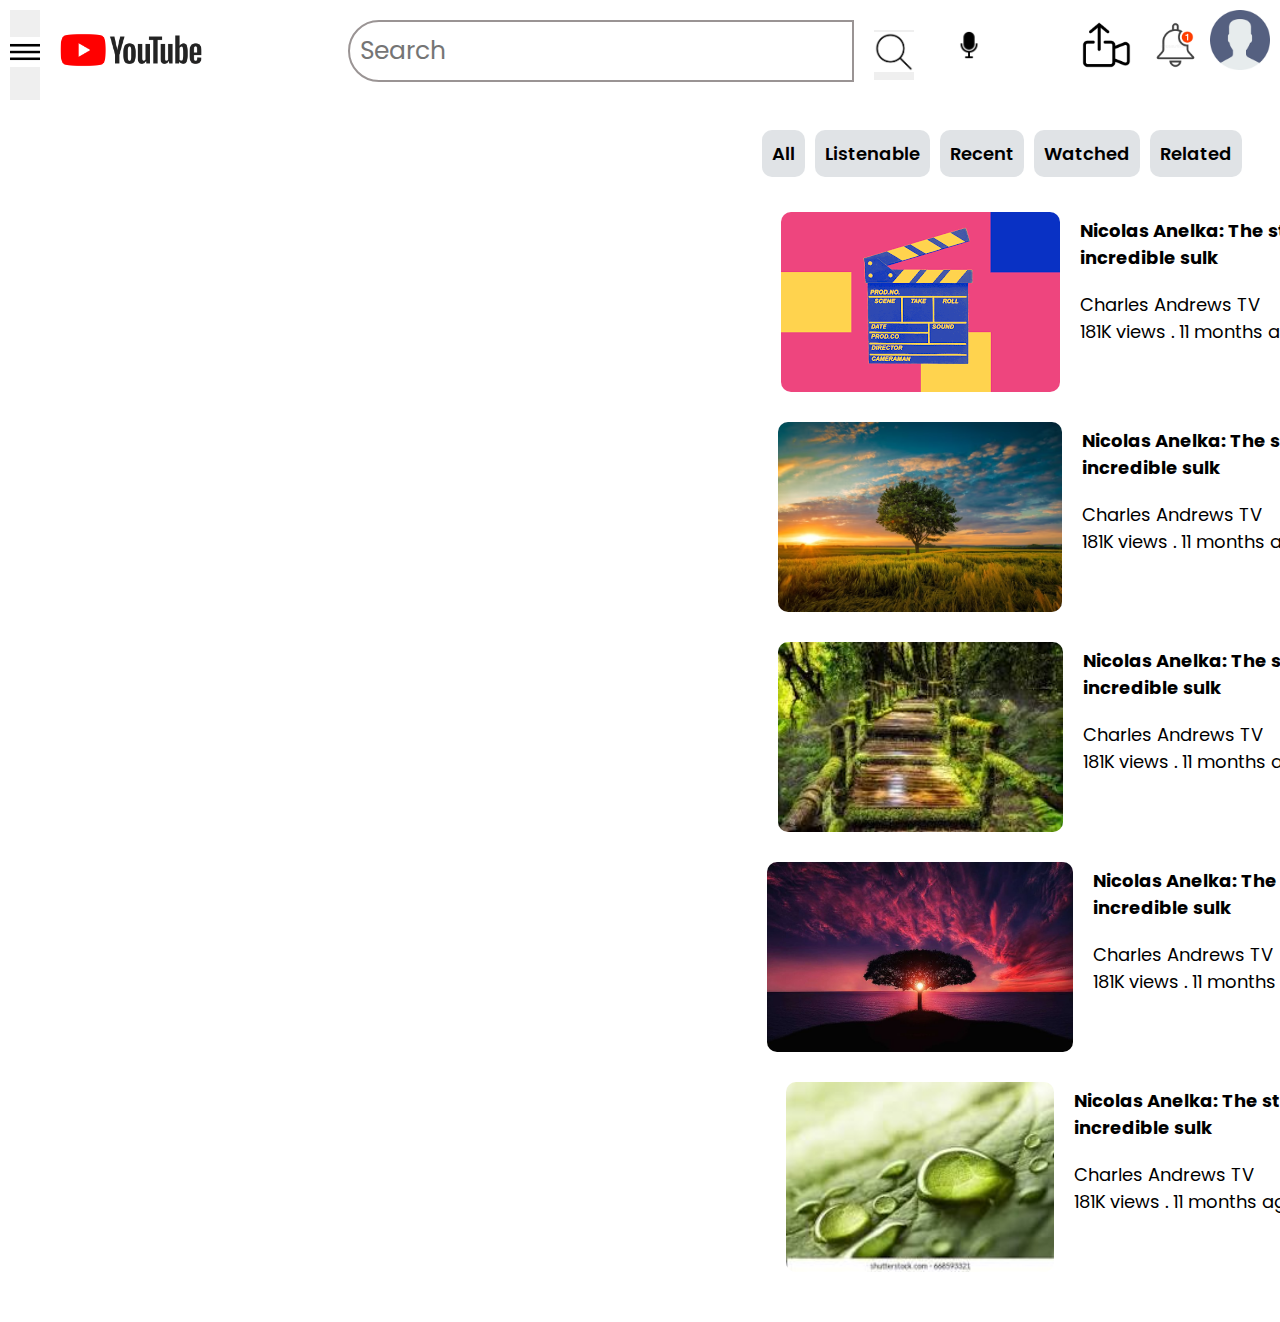
==== index.html @ 02a5d7d8 "add thumbnails as movies to the sidebar" ====
<!DOCTYPE html>
<html lang="en">
<head>
    <meta charset="UTF-8">
    <meta http-equiv="X-UA-Compatible" content="IE=edge">
    <meta name="viewport" content="width=device-width, initial-scale=1.0">
    <title>Youtube Video Page</title>
    <link rel="stylesheet" href="styles.css">
    <link href='https://fonts.googleapis.com/css?family=Poppins' rel='stylesheet'>
</head>
<body>
    <main>
        <header>
            <div class="nav-bar">
                <div class="group1">
                    <button class="menu-btn"><img src="images/menu-button.png" alt="menu-button" height="30"></button>
                    <div><img src="images/YouTube-Logo.png" alt="youtube-logo" height="80"></div>
                </div>
                <div class="group2">
                    <div><input type="text" class="search-input" placeholder="Search"></div>
                    <button class="search-icon"><img src="images/search-icon.png" alt="search icon" height="40"></button>
                    <div class="microphone"><img src="images/microphone-icon.png" alt="microphone" height="30"></div>
                </div>
                <div class="group3">
                    <div><img src="images/create-video-icon.png" alt="create icon" height="70"></div>
                    <div><img src="images/notification-icon.jpg" alt="notifications icon" height="70"></div>
                    <div><img src="images/user-image.png" alt="user-image" height="60"></div>
                </div>
            </div>
        </header>
        <div class="body-div">
            <div class="video-section">
                <iframe width="900" height="615" src="https://www.youtube.com/embed/PzoThxKDSgo" title="YouTube video player" frameborder="0" allow="accelerometer; autoplay; clipboard-write; encrypted-media; gyroscope; picture-in-picture; web-share" allowfullscreen></iframe>
            </div>
            <div class="sidebar">
                <div class="side-bar-nav">
                    <div>All</div>
                    <div>Listenable</div>
                    <div>Recent</div>
                    <div>Watched</div>
                    <div>Related</div>
                </div>
                <div class="side-bar-body">
                    <div class="preview-section">
                        <img src="images/thubnail_1.png" alt="thumbnail">
                        <div>
                            <div class="preview-title">Nicolas Anelka: The story of the incredible sulk</div>
                            <div>Charles Andrews TV</div>
                            <div>181K views . 11 months ago</div>
                        </div>
                    </div>
                    <div class="preview-section">
                        <img src="images/thumbnail_2.avif" alt="thumbnail" height="190">
                        <div>
                            <div class="preview-title">Nicolas Anelka: The story of the incredible sulk</div>
                            <div>Charles Andrews TV</div>
                            <div>181K views . 11 months ago</div>
                        </div>
                    </div>
                    <div class="preview-section">
                        <img src="images/thumbnail_3.jpeg" alt="thumbnail" height="190">
                        <div>
                            <div class="preview-title">Nicolas Anelka: The story of the incredible sulk</div>
                            <div>Charles Andrews TV</div>
                            <div>181K views . 11 months ago</div>
                        </div>
                    </div>
                    <div class="preview-section">
                        <img src="images/thumbnail_4.jpg" alt="thumbnail" height="190">
                        <div>
                            <div class="preview-title">Nicolas Anelka: The story of the incredible sulk</div>
                            <div>Charles Andrews TV</div>
                            <div>181K views . 11 months ago</div>
                        </div>
                    </div>
                    <div class="preview-section">
                        <img src="images/thumbnail_5.jpeg" alt="thumbnail" height="190">
                        <div>
                            <div class="preview-title">Nicolas Anelka: The story of the incredible sulk</div>
                            <div>Charles Andrews TV</div>
                            <div>181K views . 11 months ago</div>
                        </div>
                    </div>
                </div>
            </div>
        </div>
    </main>
</body>
</html>
---- styles.css ----
* {
    margin: 0;
    padding: 0;
    box-sizing: border-box;
    font-family: poppins;
}
.nav-bar, .group1, .group2, .group3 {
    display: flex;
    justify-content: space-between;
    color: red;
    margin: 5px;
}

.body-div {
    display: flex;
    justify-content: center;
    margin: 20px;
}
.menu-btn {
    border: none;
    outline: none;
}

.search-input {
    border-top-left-radius: 40px;
    border-bottom-left-radius: 40px;
    font-size: 25px;
    margin: 10px 0px 0px 60px;
    border: 2px solid rgb(154, 148, 148);
    padding: 10px;
}

.search-icon, .microphone {
    border: none;
    height: 50px;
    margin: 20px;
}

.group1 > div {
    margin: 0px 20px;
}

.side-bar-nav {
    display: flex;
    justify-content: flex-start;
    font-weight: 600;
    margin: 0px 20px;
}
.side-bar-nav > div {
    background-color: rgb(224, 227, 230);
    margin: 5px;
    font-size: 18px;
    border-radius: 10px;
    padding: 10px;
}

.preview-section {
    display: flex;
    justify-content: center;
    margin: 30px;
    font-size: 18px;
}

.preview-section > div {
    margin: 5px 20px;
}
.preview-section > img {
    border-radius: 10px;
}

.preview-title {
    font-weight: 700;
    margin-bottom: 20px;
    width: 300px;
}
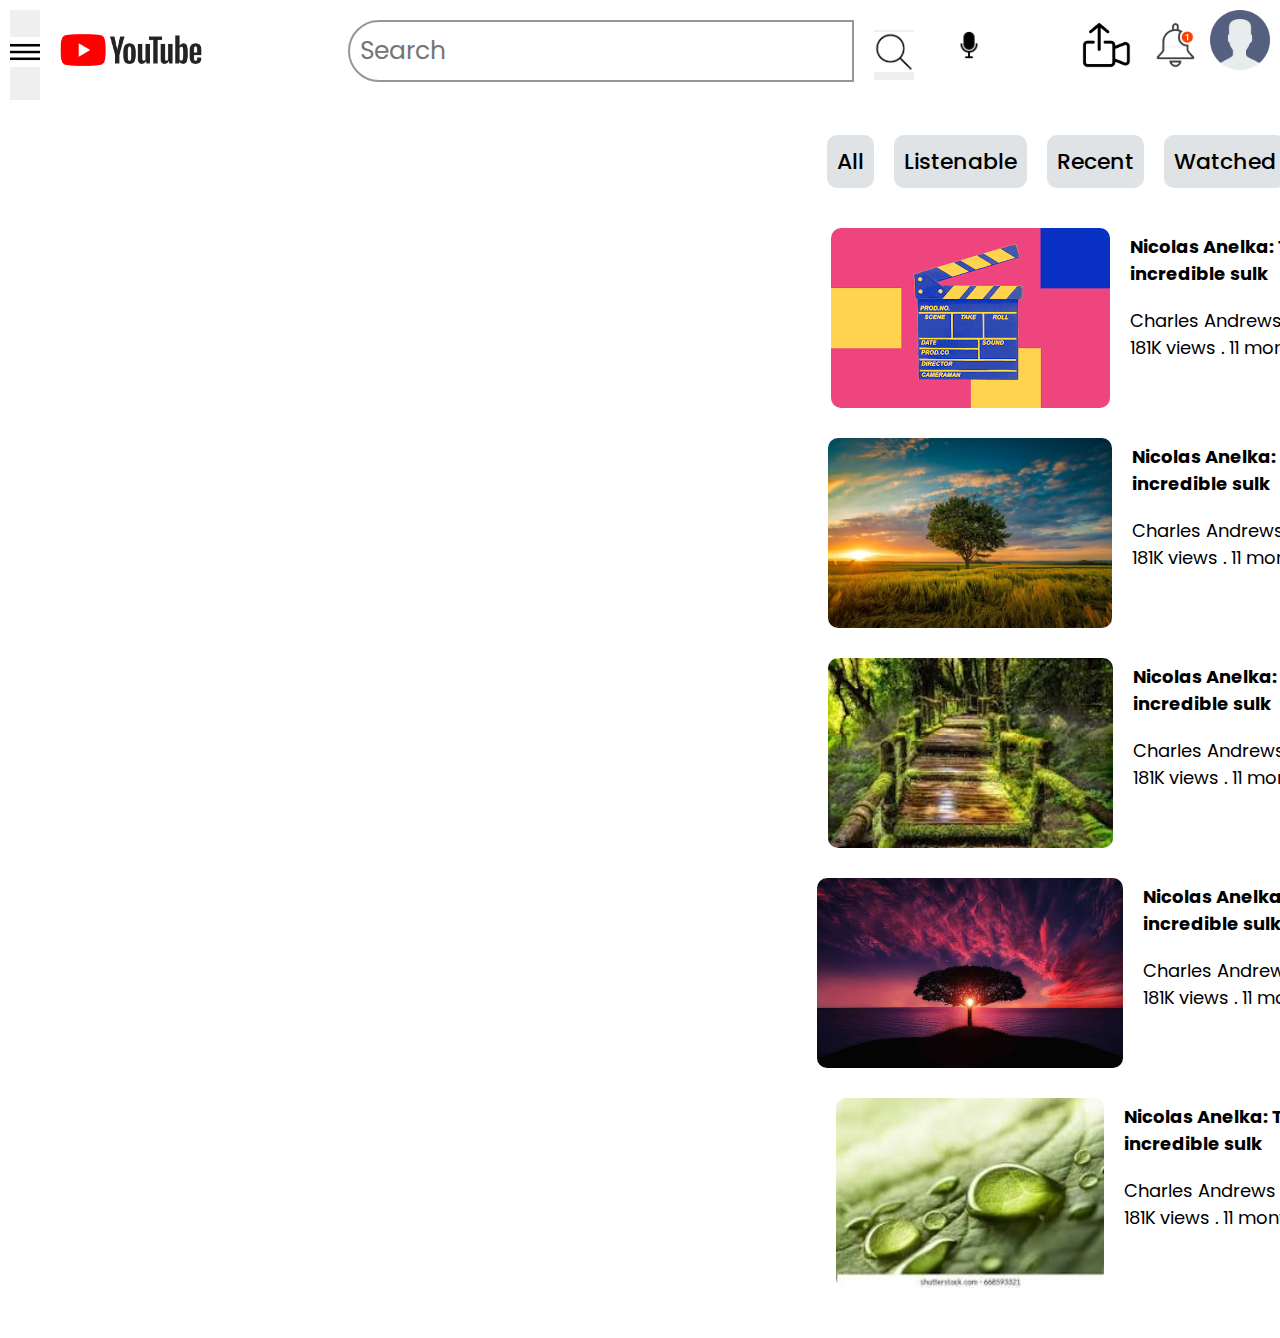
==== commit c8d022f6: "increase video width and adjust side bar navigation buttons" ====
--- a/index.html
+++ b/index.html
@@ -30,7 +30,7 @@
         </header>
         <div class="body-div">
             <div class="video-section">
-                <iframe width="900" height="615" src="https://www.youtube.com/embed/PzoThxKDSgo" title="YouTube video player" frameborder="0" allow="accelerometer; autoplay; clipboard-write; encrypted-media; gyroscope; picture-in-picture; web-share" allowfullscreen></iframe>
+                <iframe width="1000" height="615" src="https://www.youtube.com/embed/PzoThxKDSgo" title="YouTube video player" frameborder="0" allow="accelerometer; autoplay; clipboard-write; encrypted-media; gyroscope; picture-in-picture; web-share" allowfullscreen></iframe>
             </div>
             <div class="sidebar">
                 <div class="side-bar-nav">
--- a/styles.css
+++ b/styles.css
@@ -43,13 +43,13 @@
 .side-bar-nav {
     display: flex;
     justify-content: flex-start;
-    font-weight: 600;
-    margin: 0px 20px;
+    font-weight: 500;
+    margin: 0px 30px;
 }
 .side-bar-nav > div {
     background-color: rgb(224, 227, 230);
-    margin: 5px;
-    font-size: 18px;
+    margin: 10px;
+    font-size: 22px;
     border-radius: 10px;
     padding: 10px;
 }
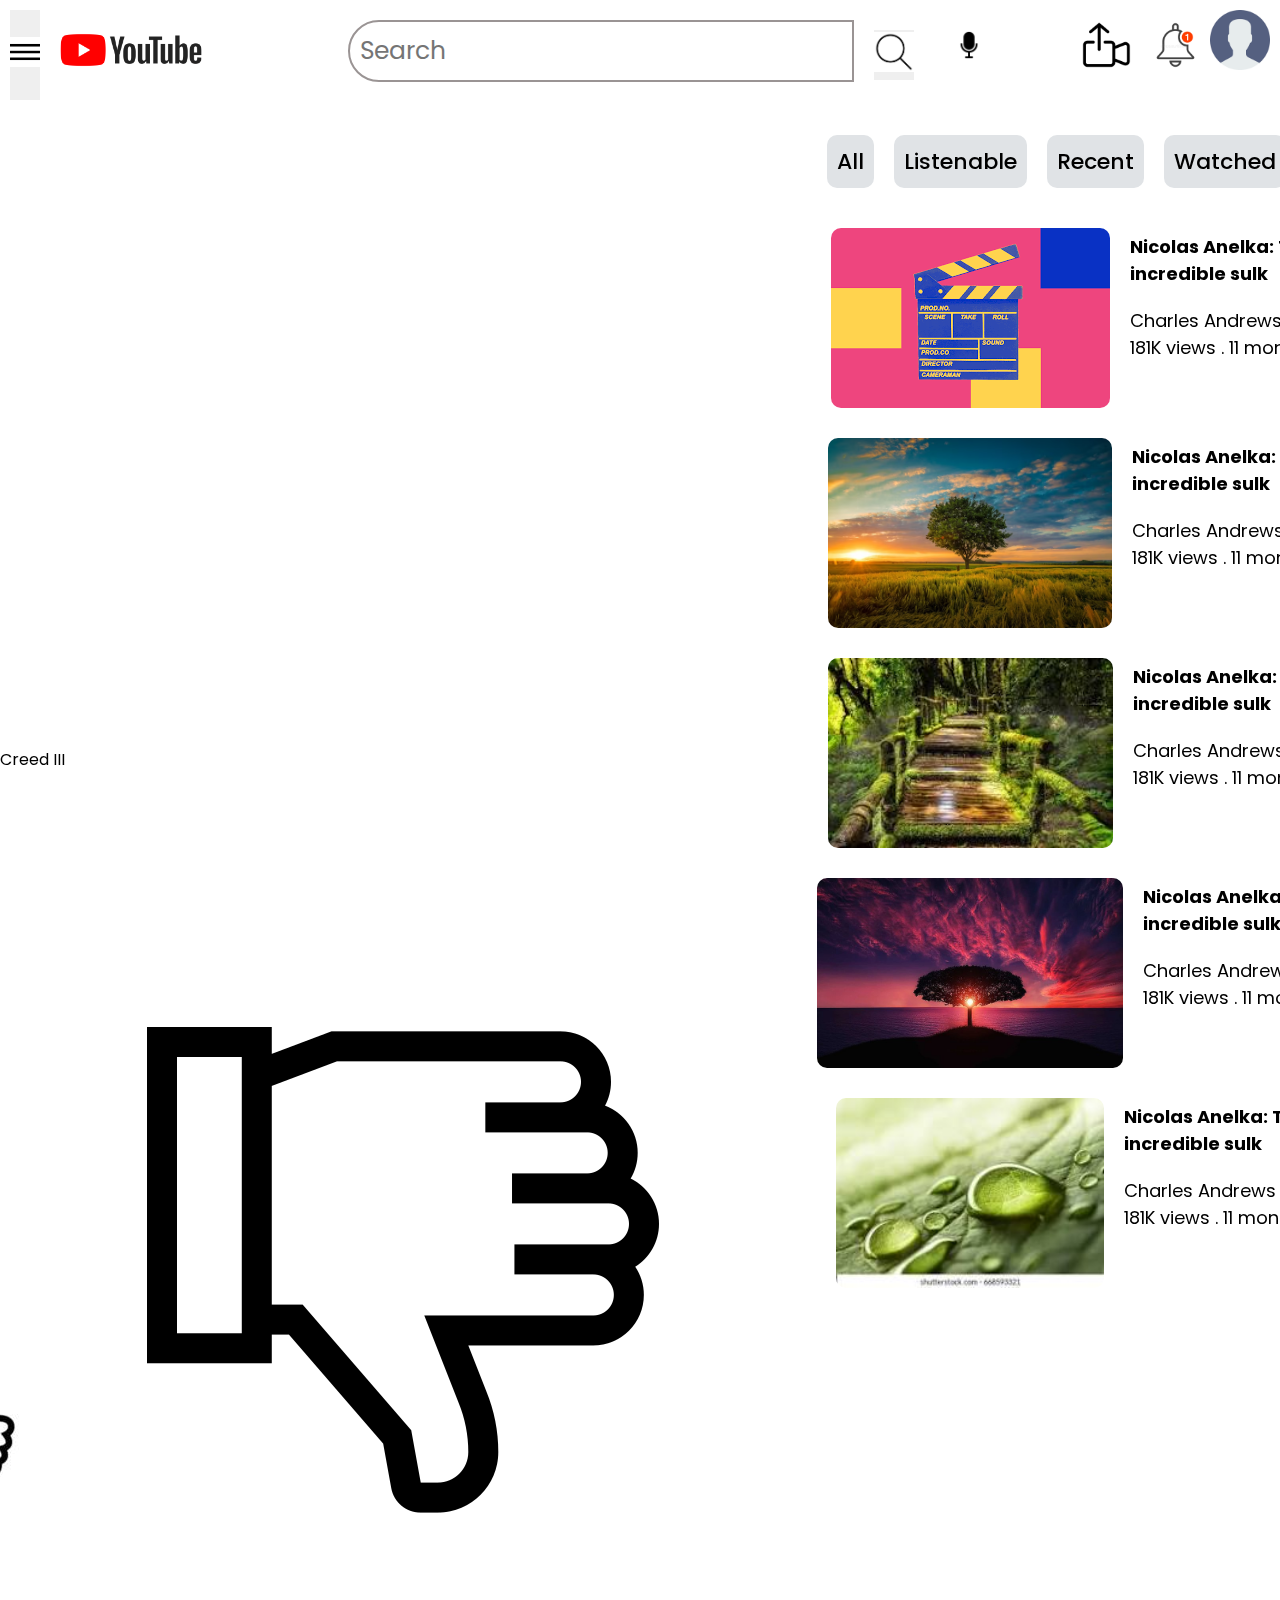
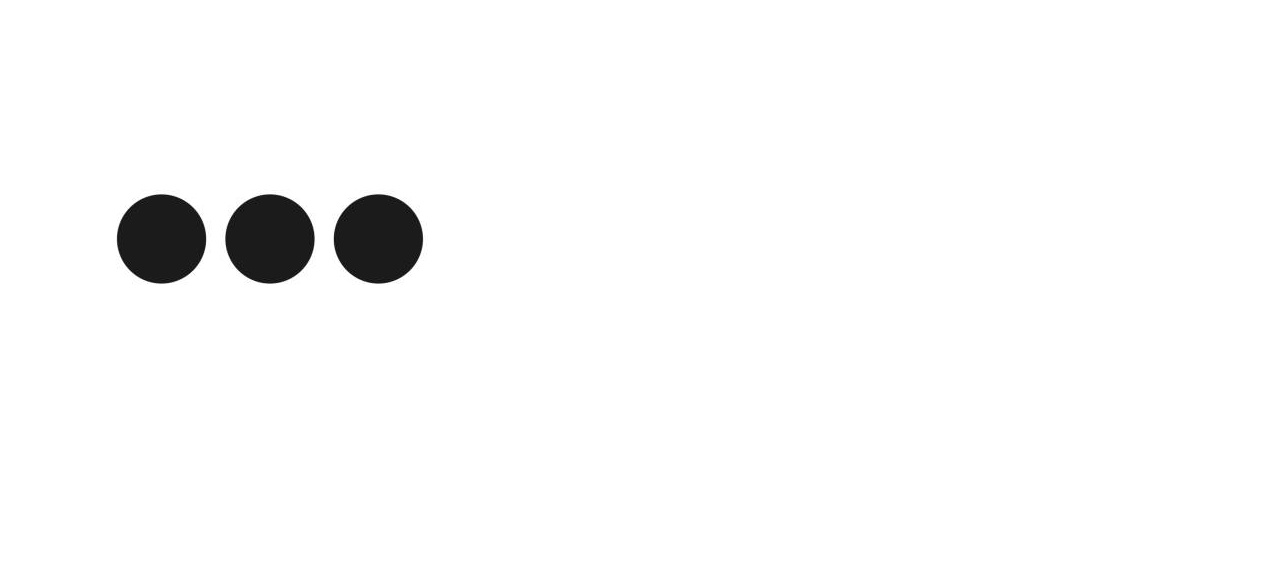
==== commit b40e49cb: "add HTML for details of video currently in play" ====
--- a/index.html
+++ b/index.html
@@ -29,8 +29,29 @@
             </div>
         </header>
         <div class="body-div">
-            <div class="video-section">
-                <iframe width="1000" height="615" src="https://www.youtube.com/embed/PzoThxKDSgo" title="YouTube video player" frameborder="0" allow="accelerometer; autoplay; clipboard-write; encrypted-media; gyroscope; picture-in-picture; web-share" allowfullscreen></iframe>
+            <div>
+                <div class="video-section">
+                    <iframe width="1000" height="615" src="https://www.youtube.com/embed/PzoThxKDSgo" title="YouTube video player" frameborder="0" allow="accelerometer; autoplay; clipboard-write; encrypted-media; gyroscope; picture-in-picture; web-share" allowfullscreen></iframe>
+                </div>
+                <div>
+                    Small Details you missed in Creed III
+                </div>
+                <div class="account-info">
+                    <div>
+                        <div><img src="images/user-image.png" alt="account holder's image"></div>
+                        <div class="name-subscribers">
+                            <div>Looper</div>
+                            <div>5.68M Subscribers</div>
+                        </div>
+                        <div class="subscribe-button">Subscribe</div>
+                    </div>
+                    <div>
+                        <img src="images/thumbs-up-icon.jpg" alt="thumbs-up">
+                        <img src="images/thumbs-down-icon.png" alt="thumb down">
+                        <img src="images/share-icon.png" alt="share icon">
+                        <img src="images/three-dots-icon.jpg" alt="three-dots-icon">
+                    </div>
+                </div>
             </div>
             <div class="sidebar">
                 <div class="side-bar-nav">
--- a/styles.css
+++ b/styles.css
@@ -67,9 +67,11 @@
 .preview-section > img {
     border-radius: 10px;
 }
-
+iframe {
+    border-radius: 10px;
+}
 .preview-title {
     font-weight: 700;
     margin-bottom: 20px;
     width: 300px;
-}+}
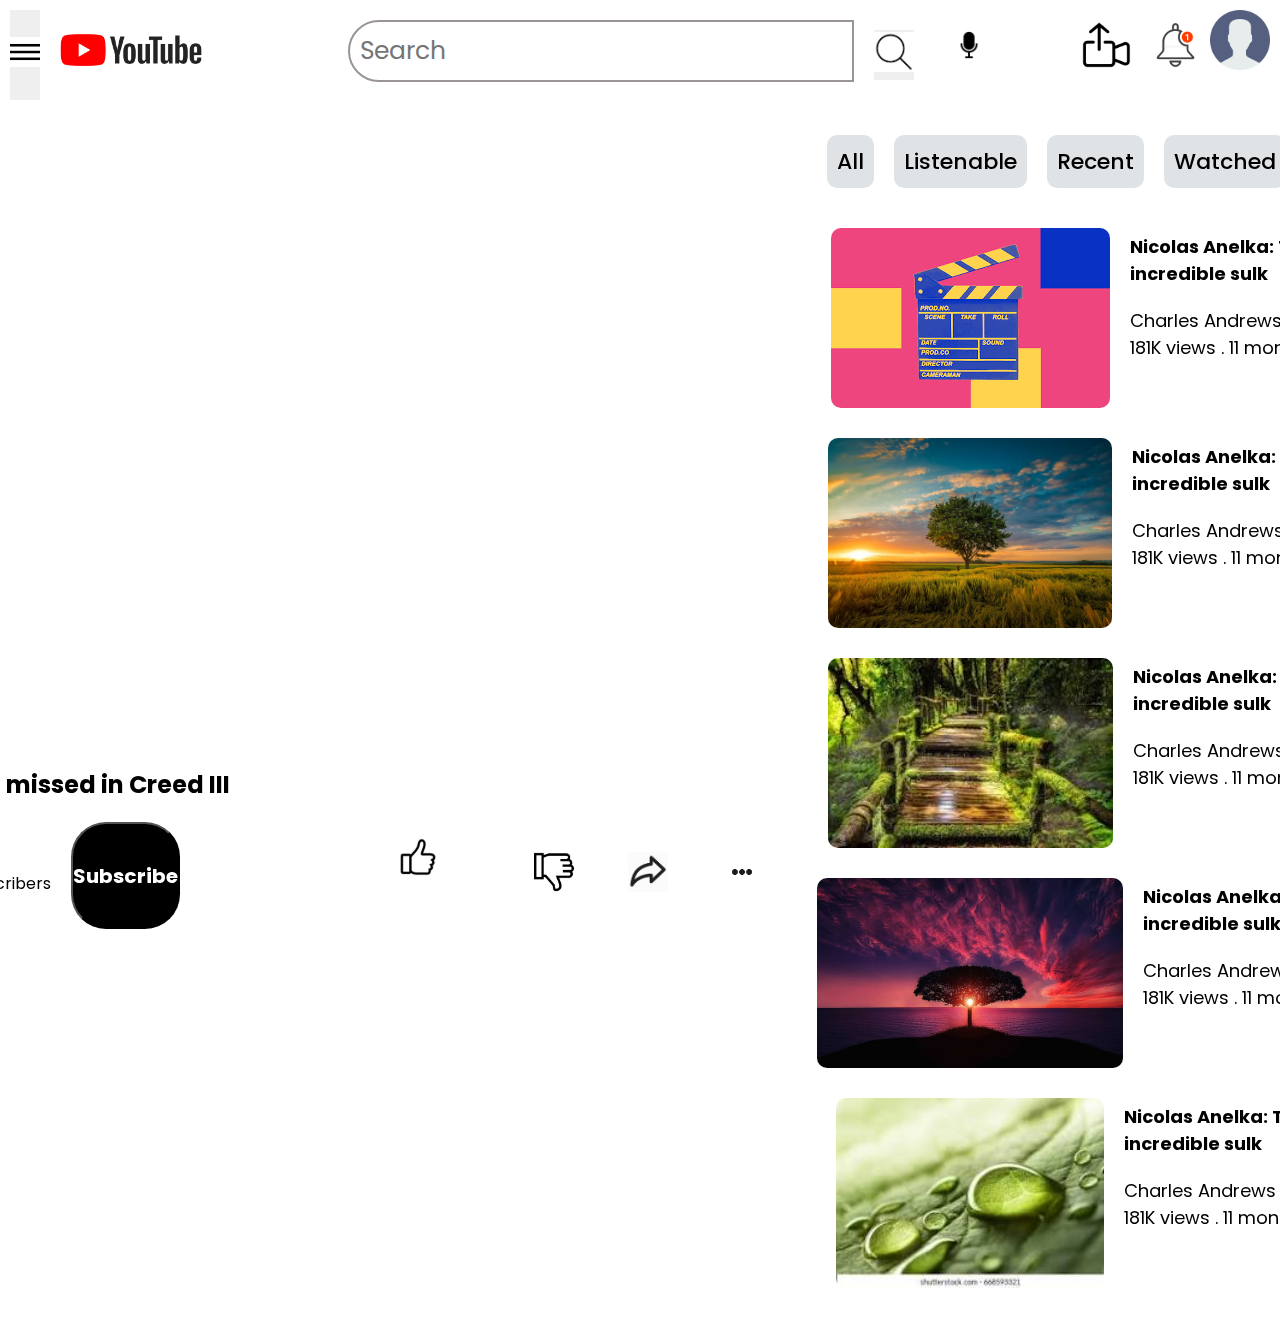
==== commit adfc727b: "style details of video currently in play" ====
--- a/index.html
+++ b/index.html
@@ -33,23 +33,23 @@
                 <div class="video-section">
                     <iframe width="1000" height="615" src="https://www.youtube.com/embed/PzoThxKDSgo" title="YouTube video player" frameborder="0" allow="accelerometer; autoplay; clipboard-write; encrypted-media; gyroscope; picture-in-picture; web-share" allowfullscreen></iframe>
                 </div>
-                <div>
+                <div class="current-video-title">
                     Small Details you missed in Creed III
                 </div>
                 <div class="account-info">
-                    <div>
-                        <div><img src="images/user-image.png" alt="account holder's image"></div>
+                    <div class="account-info-g1">
+                        <div><img src="images/user-image.png" alt="account holder's image" height="60"></div>
                         <div class="name-subscribers">
-                            <div>Looper</div>
+                            <h3>Looper</h3>
                             <div>5.68M Subscribers</div>
                         </div>
-                        <div class="subscribe-button">Subscribe</div>
+                        <button class="subscribe-button">Subscribe</button>
                     </div>
-                    <div>
-                        <img src="images/thumbs-up-icon.jpg" alt="thumbs-up">
-                        <img src="images/thumbs-down-icon.png" alt="thumb down">
-                        <img src="images/share-icon.png" alt="share icon">
-                        <img src="images/three-dots-icon.jpg" alt="three-dots-icon">
+                    <div class="account-info-g2">
+                        <img src="images/thumbs-up-icon.jpg" alt="thumbs-up" height="70">
+                        <img src="images/thumbs-down-icon.png" alt="thumb down" height="40">
+                        <img src="images/share-icon.png" alt="share icon" height="40">
+                        <img src="images/three-dots-icon.jpg" alt="three-dots-icon" height="40">
                     </div>
                 </div>
             </div>
--- a/styles.css
+++ b/styles.css
@@ -75,3 +75,36 @@
     margin-bottom: 20px;
     width: 300px;
 }
+.account-info {
+    display: flex;
+    justify-content: space-between;
+}
+
+.account-info-g1 {
+    display: flex;
+    justify-content: space-between;
+}
+.account-info-g1 > div {
+    margin: 20px;
+}
+.name-subscribers {
+    display: flex;
+    flex-direction: column;
+}
+
+.current-video-title {
+    font-size: 24px;
+    font-weight: 700;
+    padding: 20px 0px;
+}
+
+.subscribe-button {
+    background-color: black;
+    border-radius: 35px;
+    color: white;
+    font-size: 20px;
+    font-weight: 700;
+}
+.account-info-g2 > img{
+    margin: 0px 25px;
+}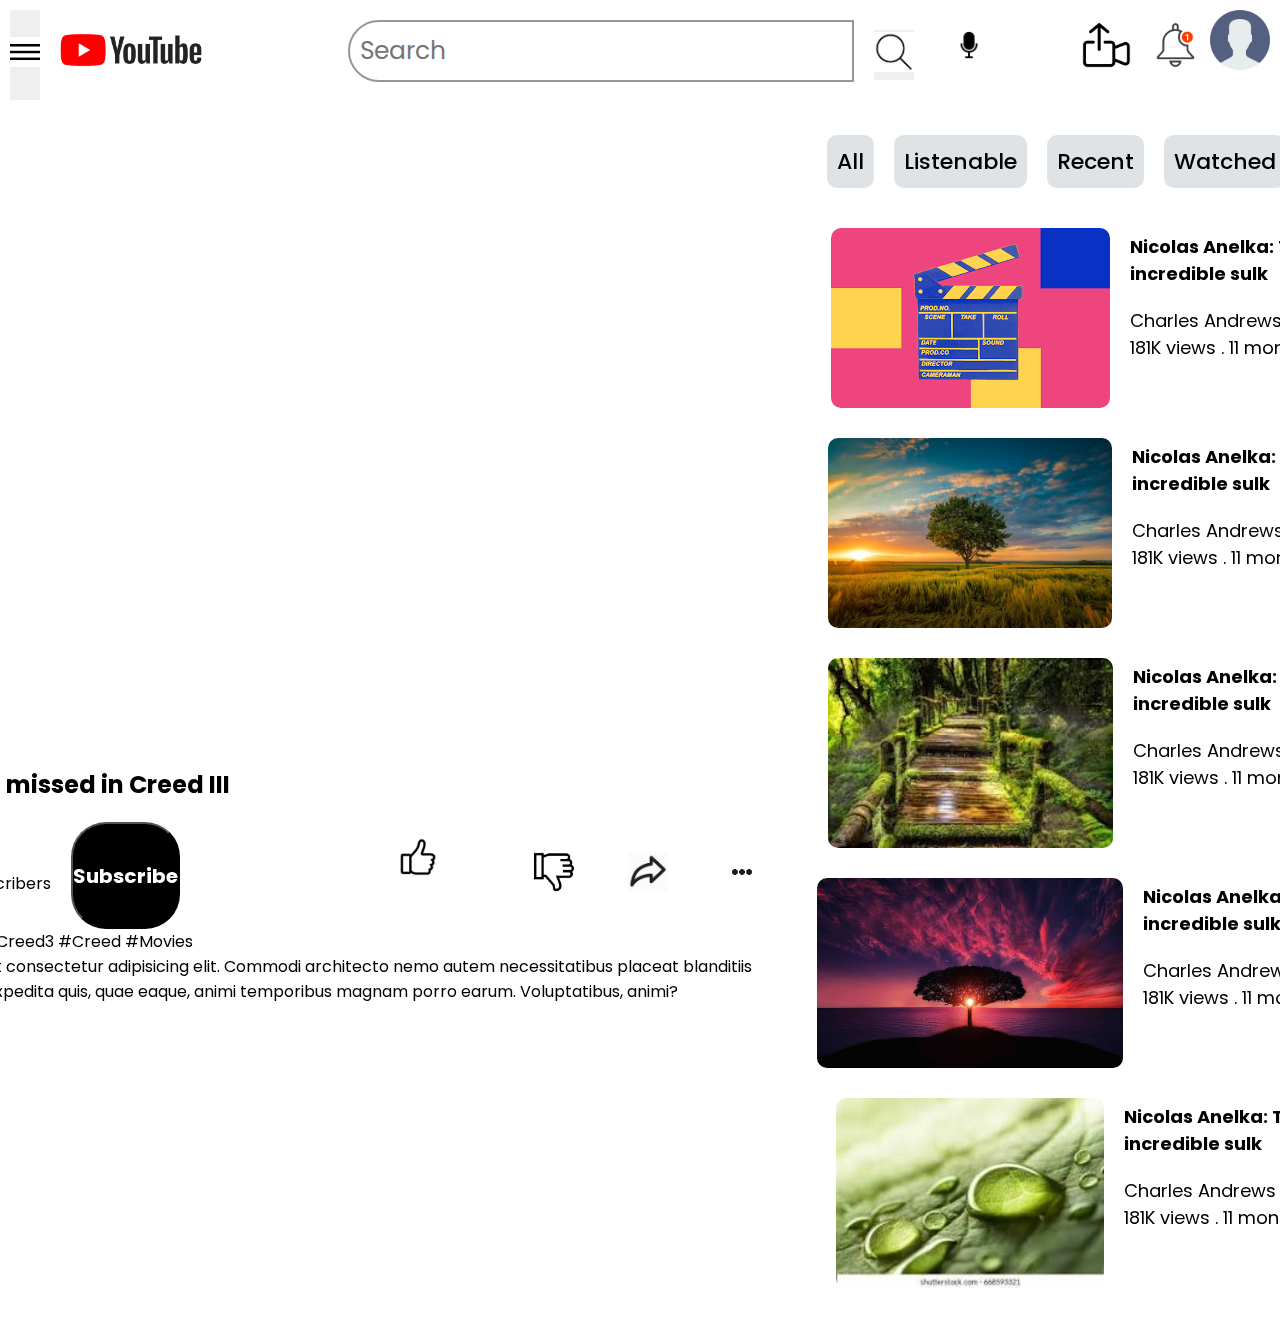
==== commit e5f245af: "add HTML for number of views hashtags and video description" ====
--- a/index.html
+++ b/index.html
@@ -51,6 +51,12 @@
                         <img src="images/share-icon.png" alt="share icon" height="40">
                         <img src="images/three-dots-icon.jpg" alt="three-dots-icon" height="40">
                     </div>
+                </div>
+                <div>
+                    <span><b>202K views 8 days ago</b></span>
+                    <span>#Creed3 #Creed #Movies</span>
+                    <div>Lorem ipsum dolor sit amet consectetur adipisicing elit. Commodi architecto nemo autem necessitatibus placeat blanditiis veritatis quo molestias in expedita quis, quae eaque, animi temporibus magnam porro earum. Voluptatibus, animi?</div>
+                    <div><b>Show more</b></div>
                 </div>
             </div>
             <div class="sidebar">
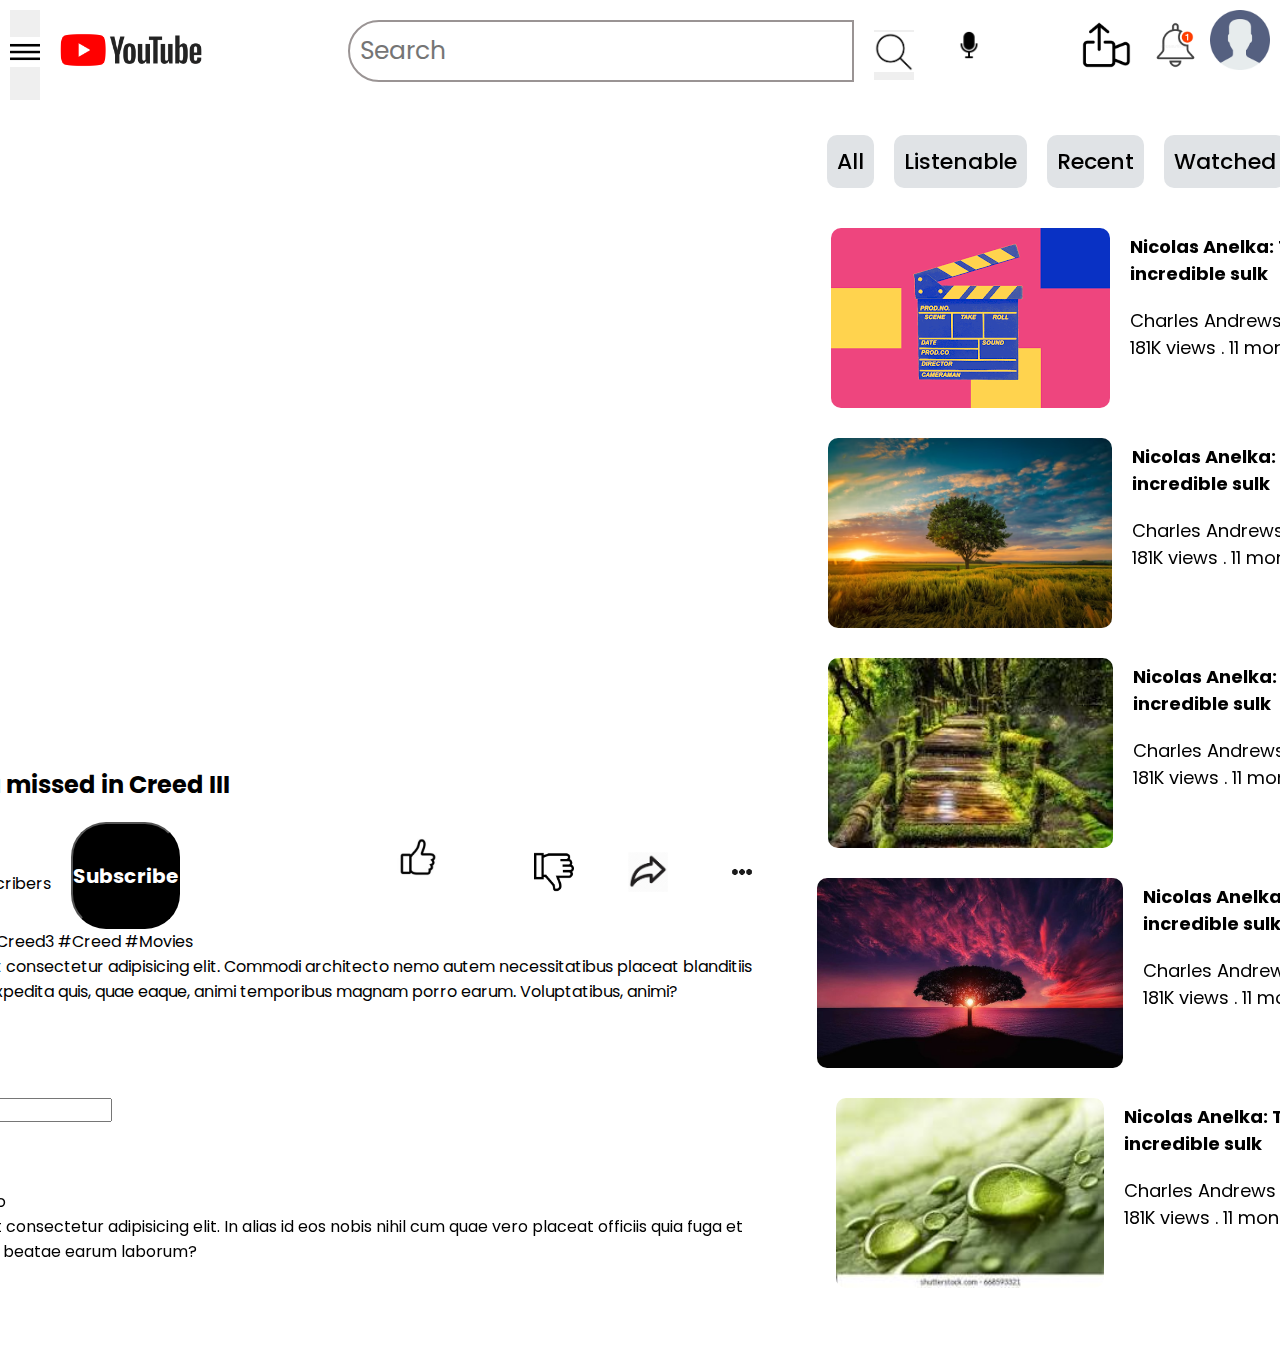
==== commit 2f43ab1e: "add HTML for comments on video in play" ====
--- a/index.html
+++ b/index.html
@@ -54,9 +54,29 @@
                 </div>
                 <div>
                     <span><b>202K views 8 days ago</b></span>
-                    <span>#Creed3 #Creed #Movies</span>
-                    <div>Lorem ipsum dolor sit amet consectetur adipisicing elit. Commodi architecto nemo autem necessitatibus placeat blanditiis veritatis quo molestias in expedita quis, quae eaque, animi temporibus magnam porro earum. Voluptatibus, animi?</div>
+                    <span class="hashtags">#Creed3 #Creed #Movies</span>
+                    <div class="video-description">Lorem ipsum dolor sit amet consectetur adipisicing elit. Commodi architecto nemo autem necessitatibus placeat blanditiis veritatis quo molestias in expedita quis, quae eaque, animi temporibus magnam porro earum. Voluptatibus, animi?</div>
                     <div><b>Show more</b></div>
+                </div>
+                <div class="comments">
+                    <div>4 Comments</div>
+                    <span><img src="images/user-image.png" alt="user image" height="60"></span>
+                    <span><input type="text" placeholder="Add a comment..."></span>
+                    <div>
+                        <span><img src="images/user-image.png" alt="user image" height="60"></span>
+                        <span>
+                            <div>
+                                <span class="commentersName">Esther Andrews</span>
+                                <span class="time-of-comment">2 hours ago</span>
+                            </div>
+                            <div class="comment">Lorem ipsum dolor sit amet consectetur adipisicing elit. In alias id eos nobis nihil cum quae vero placeat officiis quia fuga et ratione, qui enim amet ipsa beatae earum laborum?</div>
+                            <div class="comment-icons">
+                                <img src="images/thumbs-up-icon.jpg" alt="thumbs up" height="40">
+                                <img src="images/thumbs-down-icon.png" alt="thumbs down" height="40">
+                                <div><b>Reply</b></div>
+                            </div>
+                        </span>
+                    </div>
                 </div>
             </div>
             <div class="sidebar">
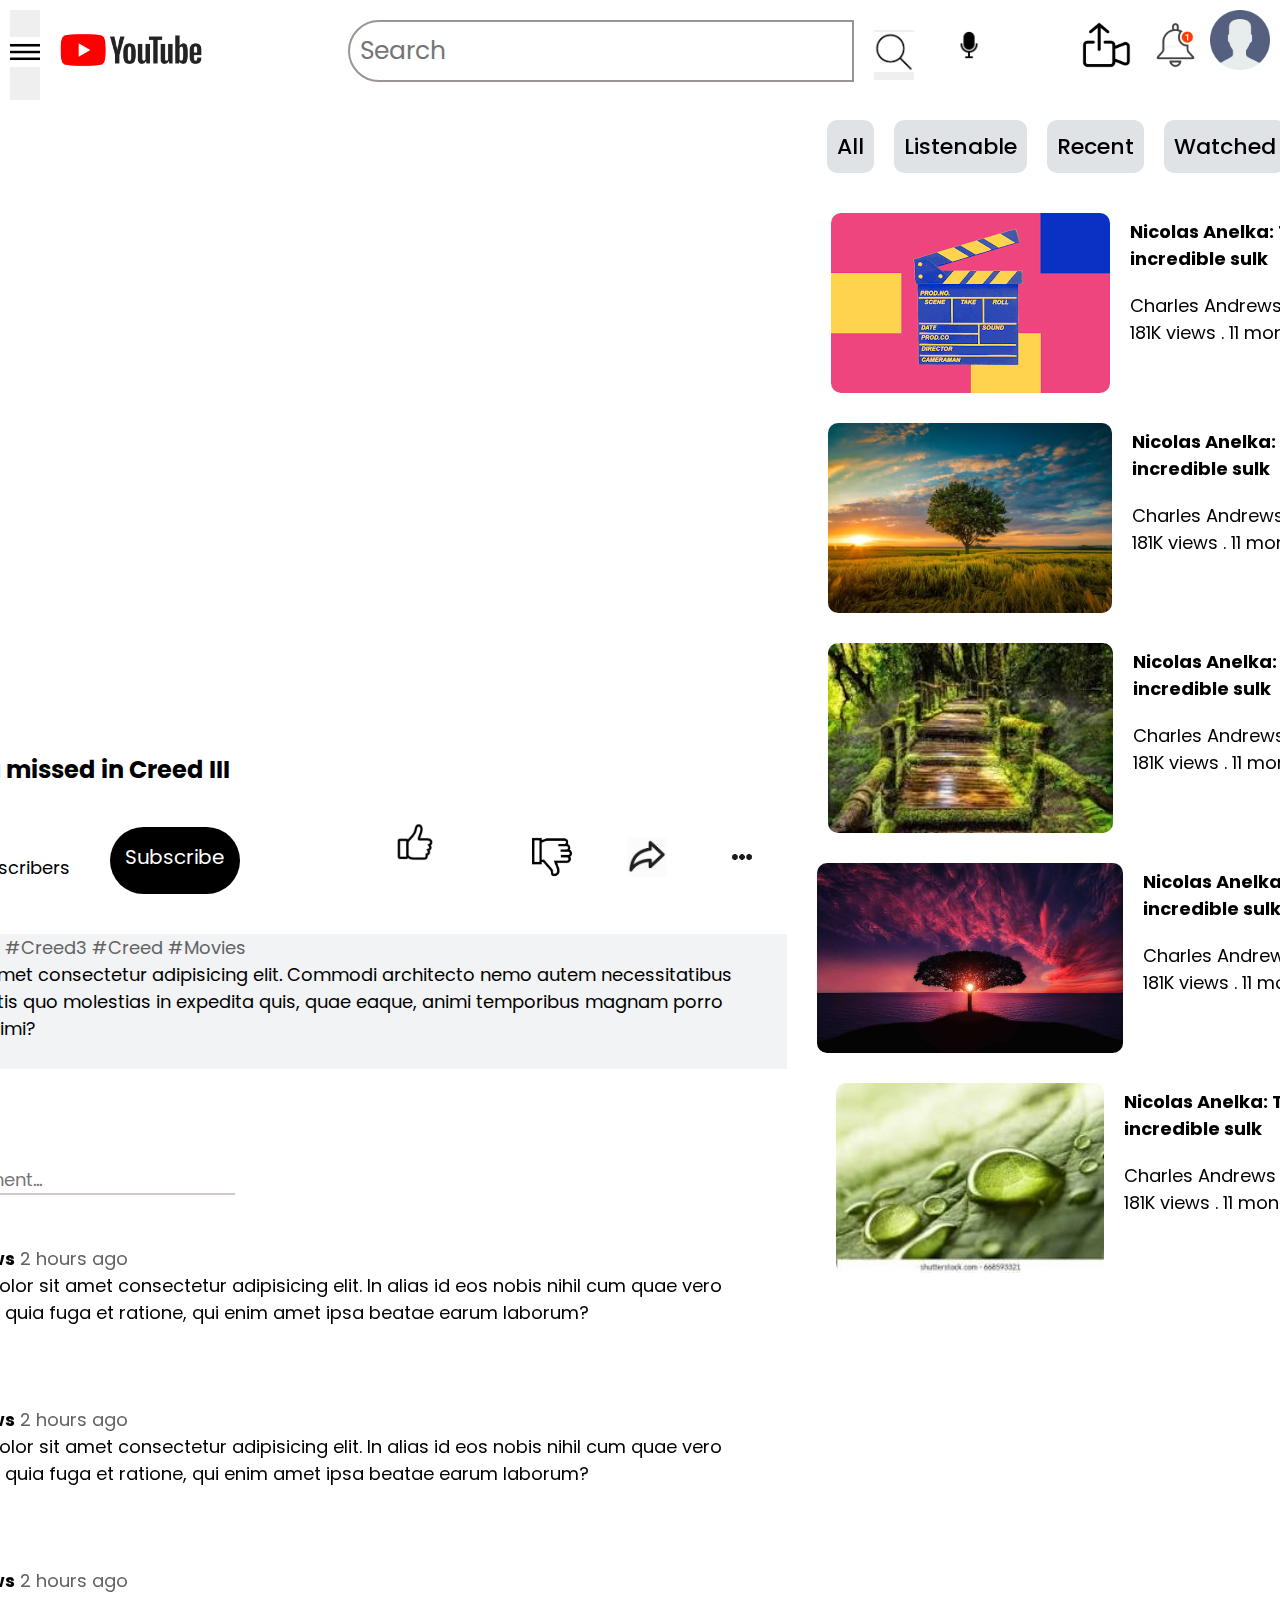
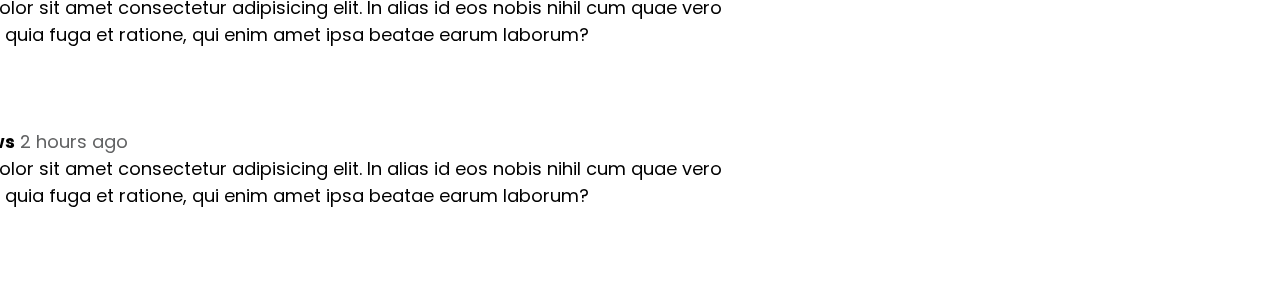
==== commit e9f37ae6: "style commentsection" ====
--- a/index.html
+++ b/index.html
@@ -43,7 +43,7 @@
                             <h3>Looper</h3>
                             <div>5.68M Subscribers</div>
                         </div>
-                        <button class="subscribe-button">Subscribe</button>
+                        <div class="subscribe-button">Subscribe</div>
                     </div>
                     <div class="account-info-g2">
                         <img src="images/thumbs-up-icon.jpg" alt="thumbs-up" height="70">
@@ -52,30 +52,81 @@
                         <img src="images/three-dots-icon.jpg" alt="three-dots-icon" height="40">
                     </div>
                 </div>
-                <div>
+                <div class="hashtags-description">
                     <span><b>202K views 8 days ago</b></span>
                     <span class="hashtags">#Creed3 #Creed #Movies</span>
                     <div class="video-description">Lorem ipsum dolor sit amet consectetur adipisicing elit. Commodi architecto nemo autem necessitatibus placeat blanditiis veritatis quo molestias in expedita quis, quae eaque, animi temporibus magnam porro earum. Voluptatibus, animi?</div>
                     <div><b>Show more</b></div>
                 </div>
                 <div class="comments">
-                    <div>4 Comments</div>
-                    <span><img src="images/user-image.png" alt="user image" height="60"></span>
-                    <span><input type="text" placeholder="Add a comment..."></span>
+                    <div><b>4 Comments</b></div>
                     <div>
-                        <span><img src="images/user-image.png" alt="user image" height="60"></span>
-                        <span>
+                        <img src="images/user-image.png" alt="user image" height="60">
+                        <input type="text" placeholder="Add a comment...">
+                    </div>
+                    <div>
+                        <img src="images/user-image.png" alt="user image" height="60"></span>
+                        <div>
                             <div>
-                                <span class="commentersName">Esther Andrews</span>
+                                <span class="commentersName"><b>Esther Andrews</b></span>
                                 <span class="time-of-comment">2 hours ago</span>
                             </div>
-                            <div class="comment">Lorem ipsum dolor sit amet consectetur adipisicing elit. In alias id eos nobis nihil cum quae vero placeat officiis quia fuga et ratione, qui enim amet ipsa beatae earum laborum?</div>
+                            <div class="comment">Lorem ipsum    dolor sit amet consectetur adipisicing elit. In alias id eos nobis nihil cum quae vero placeat officiis quia fuga et ratione, qui enim amet ipsa beatae earum laborum?</div>
                             <div class="comment-icons">
-                                <img src="images/thumbs-up-icon.jpg" alt="thumbs up" height="40">
-                                <img src="images/thumbs-down-icon.png" alt="thumbs down" height="40">
+                                <img src="images/thumbs-up-icon.jpg" alt="thumbs up" height="30">
+                                <img src="images/thumbs-down-icon.png" alt="thumbs down" height="20">
                                 <div><b>Reply</b></div>
                             </div>
-                        </span>
+                            
+                        </div>
+                    </div>
+                    <div>
+                        <img src="images/user-image.png" alt="user image" height="60"></span>
+                        <div>
+                            <div>
+                                <span class="commentersName"><b>Esther Andrews</b></span>
+                                <span class="time-of-comment">2 hours ago</span>
+                            </div>
+                            <div class="comment">Lorem ipsum    dolor sit amet consectetur adipisicing elit. In alias id eos nobis nihil cum quae vero placeat officiis quia fuga et ratione, qui enim amet ipsa beatae earum laborum?</div>
+                            <div class="comment-icons">
+                                <img src="images/thumbs-up-icon.jpg" alt="thumbs up" height="30">
+                                <img src="images/thumbs-down-icon.png" alt="thumbs down" height="20">
+                                <div><b>Reply</b></div>
+                            </div>
+                            
+                        </div>
+                    </div>
+                    <div>
+                        <img src="images/user-image.png" alt="user image" height="60"></span>
+                        <div>
+                            <div>
+                                <span class="commentersName"><b>Esther Andrews</b></span>
+                                <span class="time-of-comment">2 hours ago</span>
+                            </div>
+                            <div class="comment">Lorem ipsum    dolor sit amet consectetur adipisicing elit. In alias id eos nobis nihil cum quae vero placeat officiis quia fuga et ratione, qui enim amet ipsa beatae earum laborum?</div>
+                            <div class="comment-icons">
+                                <img src="images/thumbs-up-icon.jpg" alt="thumbs up" height="30">
+                                <img src="images/thumbs-down-icon.png" alt="thumbs down" height="20">
+                                <div><b>Reply</b></div>
+                            </div>
+                            
+                        </div>
+                    </div>
+                    <div>
+                        <img src="images/user-image.png" alt="user image" height="60"></span>
+                        <div>
+                            <div>
+                                <span class="commentersName"><b>Esther Andrews</b></span>
+                                <span class="time-of-comment">2 hours ago</span>
+                            </div>
+                            <div class="comment">Lorem ipsum    dolor sit amet consectetur adipisicing elit. In alias id eos nobis nihil cum quae vero placeat officiis quia fuga et ratione, qui enim amet ipsa beatae earum laborum?</div>
+                            <div class="comment-icons">
+                                <img src="images/thumbs-up-icon.jpg" alt="thumbs up" height="30">
+                                <img src="images/thumbs-down-icon.png" alt="thumbs down" height="20">
+                                <div><b>Reply</b></div>
+                            </div>
+                            
+                        </div>
                     </div>
                 </div>
             </div>
--- a/styles.css
+++ b/styles.css
@@ -3,7 +3,9 @@
     padding: 0;
     box-sizing: border-box;
     font-family: poppins;
+    font-size: 18px;
 }
+
 .nav-bar, .group1, .group2, .group3 {
     display: flex;
     justify-content: space-between;
@@ -14,7 +16,7 @@
 .body-div {
     display: flex;
     justify-content: center;
-    margin: 20px;
+    
 }
 .menu-btn {
     border: none;
@@ -103,8 +105,39 @@
     border-radius: 35px;
     color: white;
     font-size: 20px;
-    font-weight: 700;
+    padding: 15px;
 }
 .account-info-g2 > img{
     margin: 0px 25px;
+}
+.hashtags-description {
+    background-color: rgb(229, 231, 233, 0.5);
+    margin-top: 20px;
+}
+.hashtags, .time-of-comment {
+    color: rgb(98, 99, 100);
+}
+.comments {
+    margin-top: 20px;
+}
+.comments > div {
+    margin-bottom: 50px;
+}
+
+.comments > div > img {
+    float: left;
+    margin-right: 20px;
+}
+.comment-icons {
+    display: flex;
+    justify-content: flex-start;
+    margin-left: 50px;
+}
+.comment-icons > div, .comment-icons > img {
+    margin-left: 10px;
+}
+.comments > div > input {
+    border: none;
+    border-bottom: 2px solid rgb(211, 200, 200);
+    margin-left: 20px;
 }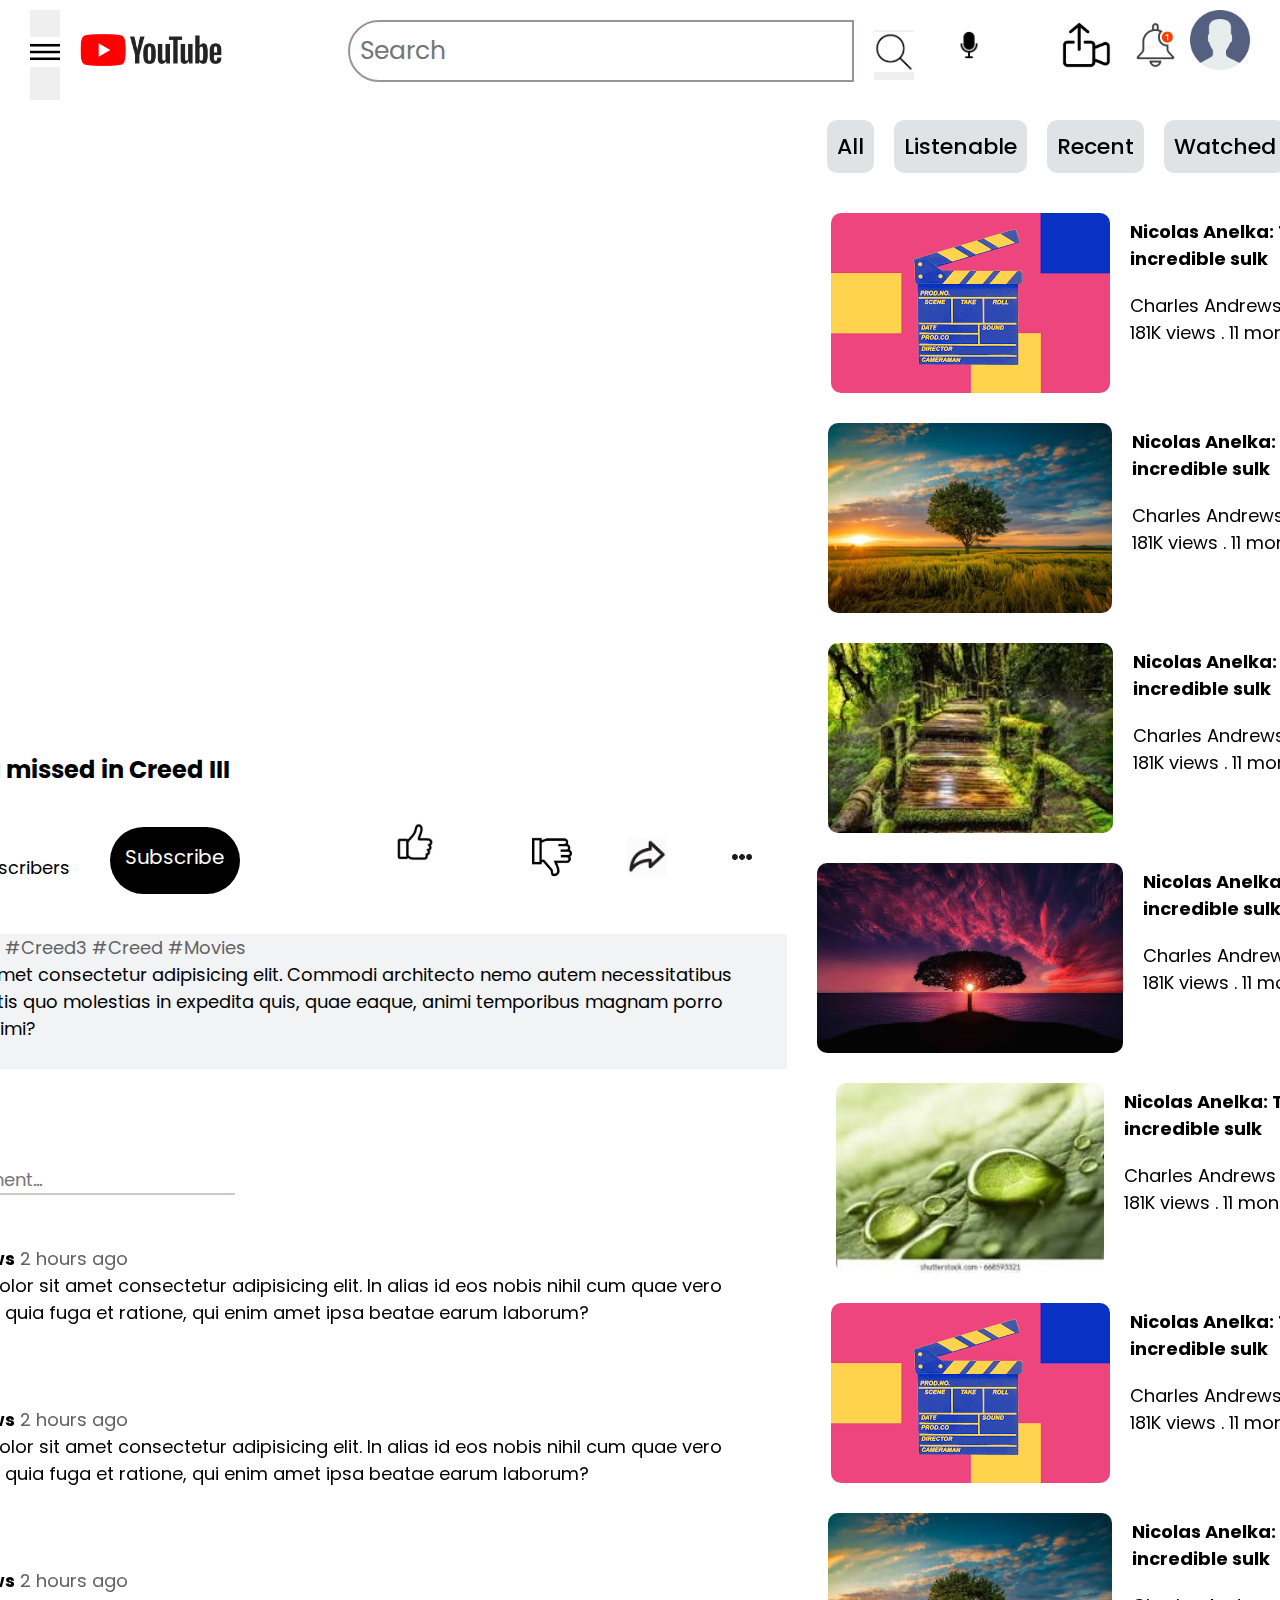
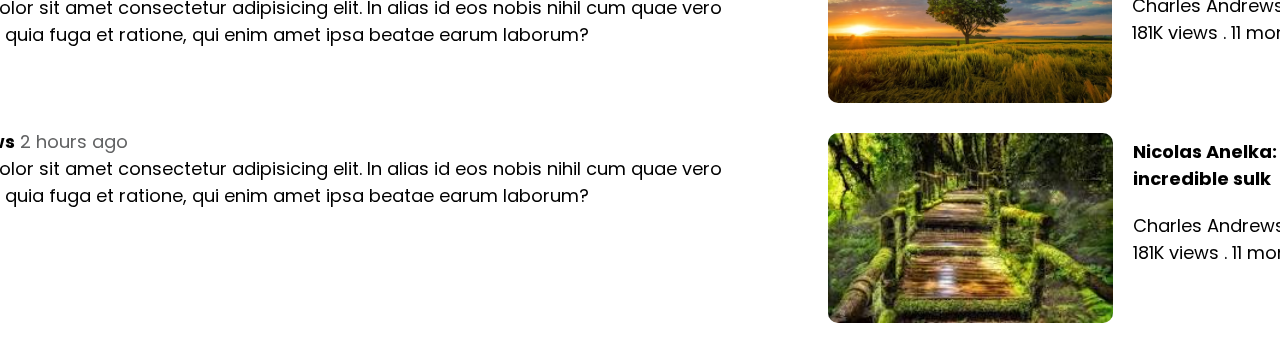
==== commit 91dca79e: "add extra movie previews to the side bar" ====
--- a/index.html
+++ b/index.html
@@ -179,6 +179,30 @@
                             <div>181K views . 11 months ago</div>
                         </div>
                     </div>
+                    <div class="preview-section">
+                        <img src="images/thubnail_1.png" alt="thumbnail">
+                        <div>
+                            <div class="preview-title">Nicolas Anelka: The story of the incredible sulk</div>
+                            <div>Charles Andrews TV</div>
+                            <div>181K views . 11 months ago</div>
+                        </div>
+                    </div>
+                    <div class="preview-section">
+                        <img src="images/thumbnail_2.avif" alt="thumbnail" height="190">
+                        <div>
+                            <div class="preview-title">Nicolas Anelka: The story of the incredible sulk</div>
+                            <div>Charles Andrews TV</div>
+                            <div>181K views . 11 months ago</div>
+                        </div>
+                    </div>
+                    <div class="preview-section">
+                        <img src="images/thumbnail_3.jpeg" alt="thumbnail" height="190">
+                        <div>
+                            <div class="preview-title">Nicolas Anelka: The story of the incredible sulk</div>
+                            <div>Charles Andrews TV</div>
+                            <div>181K views . 11 months ago</div>
+                        </div>
+                    </div>
                 </div>
             </div>
         </div>
--- a/styles.css
+++ b/styles.css
@@ -10,13 +10,13 @@
     display: flex;
     justify-content: space-between;
     color: red;
-    margin: 5px;
+    padding: 5px 15px;
 }
 
 .body-div {
     display: flex;
     justify-content: center;
-    
+    padding: 0px 200px;
 }
 .menu-btn {
     border: none;
